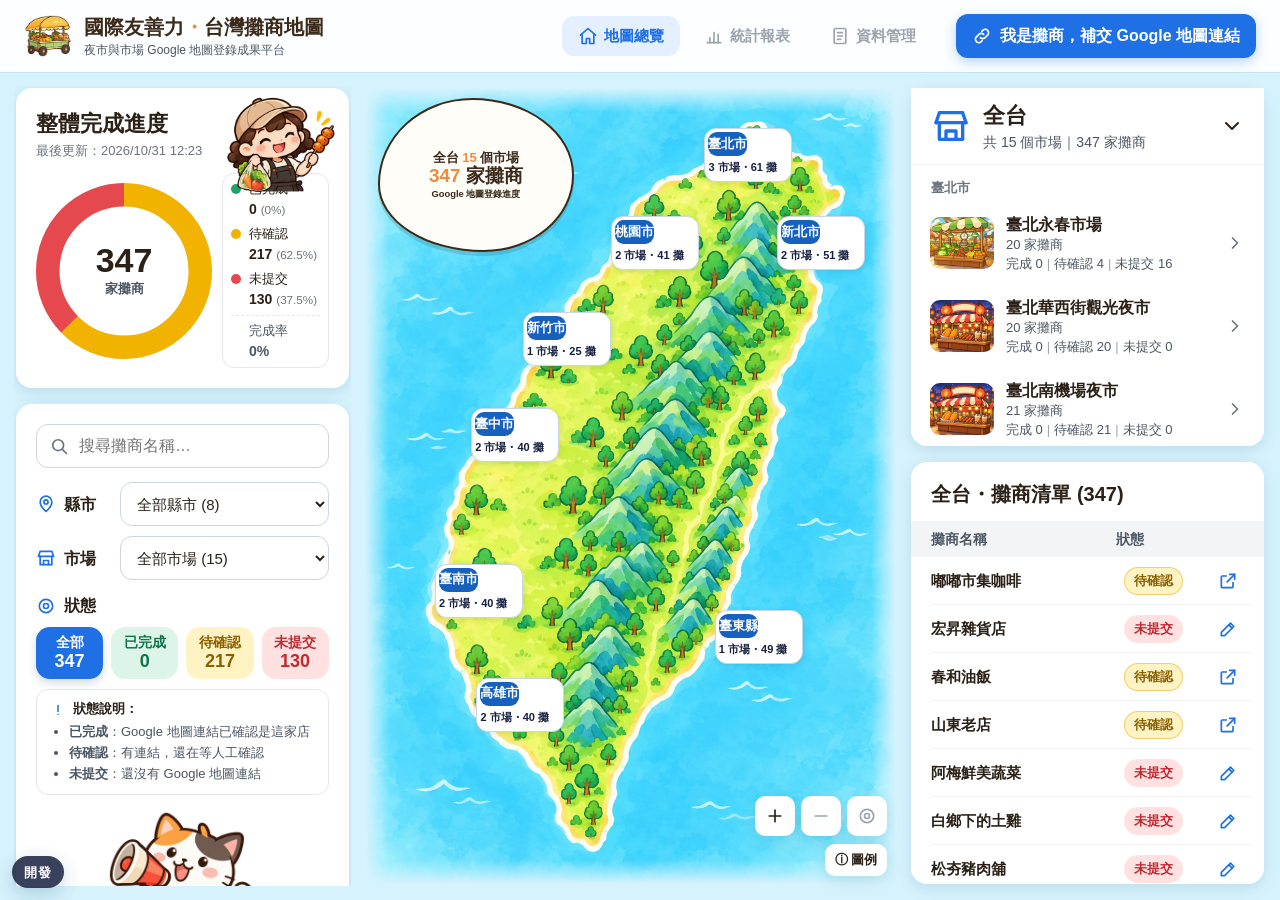
==== web/index.html @ dc69403f "任務 10 測試：資料快照、連動、網址檢查、邊界案例；修空市場和頁首補交按鈕 - Node 端 43 項（node --test "tests/*.test.mjs"）：正式資料快照 347（217／" ====
<!doctype html>
<html lang="zh-Hant-TW">
<head>
<meta charset="utf-8">
<meta name="viewport" content="width=device-width, initial-scale=1, viewport-fit=cover">
<title>國際友善力・台灣攤商地圖</title>
<meta name="description" content="夜市與市場 Google 地圖登錄成果平台">
<link rel="icon" href="assets/logo.webp">
<link rel="stylesheet" href="css/tokens.css">
<link rel="stylesheet" href="css/layout.css">
<link rel="stylesheet" href="css/components.css">
<script type="module" src="js/main.js"></script>
</head>
<body data-loading>
<a class="skip-link" href="#vendor-title">跳到攤商清單</a>

<header class="site-header">
  <a class="brand" href="./" aria-label="國際友善力・台灣攤商地圖 首頁">
    <img class="brand-logo" src="assets/logo.webp" alt="" width="48" height="48">
    <span class="brand-text">
      <span class="brand-title">國際友善力<span class="brand-dot">・</span>台灣攤商地圖</span>
      <span class="brand-sub">夜市與市場 Google 地圖登錄成果平台</span>
    </span>
  </a>
  <nav class="tabs" aria-label="分頁">
    <a class="tab" href="./" aria-current="page"><svg class="icon" aria-hidden="true"><use href="assets/icons.svg#home"/></svg>地圖總覽</a>
    <span class="tab" aria-disabled="true"><svg class="icon" aria-hidden="true"><use href="assets/icons.svg#chart"/></svg>統計報表</span>
    <span class="tab" aria-disabled="true"><svg class="icon" aria-hidden="true"><use href="assets/icons.svg#note"/></svg>資料管理</span>
  </nav>
  <a class="btn btn-primary submit-link" href="submit.html">
    <svg class="icon" aria-hidden="true"><use href="assets/icons.svg#link"/></svg>
    <span class="label-long">我是攤商，補交 Google 地圖連結</span>
    <span class="label-short">補交</span>
  </a>
</header>

<aside class="left">
  <section class="card progress-card" aria-labelledby="progress-title">
    <img class="progress-cat" src="assets/mascots/cat-camera.webp" alt="" aria-hidden="true" loading="lazy">
    <img class="progress-girl" src="assets/mascots/girl.webp" alt="" aria-hidden="true" loading="lazy">
    <h2 id="progress-title" class="progress-title">整體完成進度</h2>
    <p class="progress-updated"></p>
    <div class="progress-body">
      <div class="donut" aria-hidden="true">
        <svg viewBox="0 0 120 120"><g class="donut-segments" transform="rotate(-90 60 60)"></g></svg>
        <div class="donut-center"><b class="donut-value">—</b><span class="donut-unit"></span></div>
      </div>
      <ul class="progress-legend"></ul>
    </div>
  </section>

  <section class="county-cards" aria-labelledby="county-cards-title" hidden>
    <h2 id="county-cards-title" class="section-title" tabindex="-1">選擇縣市</h2>
    <div class="county-grid"></div>
  </section>

  <section class="card filter-panel" aria-label="篩選">
    <div class="filter-search">
      <label class="search-box">
        <svg class="icon" aria-hidden="true"><use href="assets/icons.svg#search"/></svg>
        <input id="search" type="search" placeholder="搜尋攤商名稱…" autocomplete="off" aria-label="搜尋攤商名稱">
      </label>
    </div>
    <div class="filter-selects">
      <label class="select-row">
        <span class="select-label"><svg class="icon" aria-hidden="true"><use href="assets/icons.svg#pin"/></svg>縣市</span>
        <select id="county-select"></select>
      </label>
      <label class="select-row">
        <span class="select-label"><svg class="icon" aria-hidden="true"><use href="assets/icons.svg#market"/></svg>市場</span>
        <select id="market-select"></select>
      </label>
    </div>
    <div class="filter-status">
      <p class="select-label" id="status-label"><svg class="icon" aria-hidden="true"><use href="assets/icons.svg#target"/></svg>狀態</p>
      <div class="status-buttons" role="radiogroup" aria-labelledby="status-label"></div>
      <div class="status-note">
        <button class="status-note-toggle" type="button" aria-expanded="false" aria-controls="status-note-list">
          <svg class="icon" aria-hidden="true"><use href="assets/icons.svg#alert"/></svg>狀態說明
        </button>
        <p class="status-note-title"><svg class="icon" aria-hidden="true"><use href="assets/icons.svg#alert"/></svg>狀態說明：</p>
        <ul id="status-note-list" class="status-note-list">
          <li><b>已完成</b>：Google 地圖連結已確認是這家店</li>
          <li><b>待確認</b>：有連結，還在等人工確認</li>
          <li><b>未提交</b>：還沒有 Google 地圖連結</li>
        </ul>
      </div>
    </div>
    <img class="megaphone-cat" src="assets/mascots/cat-megaphone.webp" alt="" aria-hidden="true" loading="lazy">
  </section>
</aside>

<main class="map" aria-label="縣市地圖"></main>

<aside class="right">
  <section class="card market-card" aria-labelledby="market-title">
    <div class="market-head">
      <button class="county-switch" type="button" aria-haspopup="listbox" aria-expanded="false" aria-controls="county-switch-list">
        <svg class="icon market-head-icon" aria-hidden="true"><use href="assets/icons.svg#market"/></svg>
        <span class="market-head-text">
          <span id="market-title" class="market-head-name">全台</span>
          <span class="market-head-sub"></span>
        </span>
        <svg class="icon chevron" aria-hidden="true"><use href="assets/icons.svg#chevron-down"/></svg>
      </button>
      <ul id="county-switch-list" class="county-switch-list" role="listbox" aria-label="切換縣市" tabindex="-1" hidden></ul>
      <h2 class="section-title market-title-l"></h2>
    </div>
    <button class="market-toggle" type="button" aria-expanded="false" aria-controls="market-list"></button>
    <div id="market-list" class="market-list"></div>
  </section>

  <section class="card vendor-card" aria-labelledby="vendor-title">
    <div class="vendor-filters"></div>
    <h2 id="vendor-title" class="vendor-title" tabindex="-1">攤商清單</h2>
    <div class="vendor-head" aria-hidden="true"><span>攤商名稱</span><span>狀態</span><span></span></div>
    <div class="vendor-scroll">
      <ul class="vendor-list"></ul>
      <div class="empty-state" hidden>
        <img src="assets/empty-state.webp" alt="" width="160" height="128">
        <p class="empty-text"></p>
        <button class="btn btn-secondary empty-action" type="button"></button>
      </div>
    </div>
  </section>
</aside>

<footer class="site-footer"></footer>

<button class="to-top" type="button" aria-label="回到頂端" hidden>
  <svg class="icon" aria-hidden="true"><use href="assets/icons.svg#chevron-down"/></svg>
</button>
<p class="sr-only" aria-live="polite" id="live"></p>
<p class="load-error" role="alert" hidden>資料載入失敗，請重新整理頁面。</p>
</body>
</html>
---- web/css/tokens.css ----
/* 色彩、字級、間距（來源：design/svg/atoms/color-tokens.svg、docs/COUNTY_LABELS.md） */
:root {
  --ink: #2B2118;
  --body: #4B5563;
  --muted: #6B7280;
  --placeholder: #9CA3AF;
  --line: #E5E7EB;
  --line-soft: #F0F1F3;
  --field: #F3F4F6;
  --card: #FFFFFF;
  --page: #D6F3FD;
  --primary: #1F6FE5;
  --primary-soft: #E4EFFF;
  --accent: #F08A3C;
  --navy: #172040;

  /* 狀態：主色／淺底／文字（SVG_COMPONENTS §2：綠、黃、紅） */
  --verified: #22A06B;
  --verified-soft: #DDF5E8;
  --verified-text: #12744A;
  --submitted: #F2B200;
  --submitted-soft: #FFF3C4;
  --submitted-text: #8A6100;
  --not-submitted: #E5484D;
  --not-submitted-soft: #FFE1E1;
  --not-submitted-text: #BF2B31;

  /* 縣市標籤 */
  --label-head: #1660BE;
  --label-line: #C9D6E6;
  --label-dim-bg: #E6EDF3;
  --label-dim-head: #A7B6C6;
  --label-dim-text: #6B7A8C;
  --ring: #F08A3C;

  --radius: 16px;
  --shadow: 0 4px 16px rgb(11 59 91 / 0.12);
  --shadow-strong: 0 6px 20px rgb(11 59 91 / 0.24);
  --gap: 16px;
  --tap: 36px;

  --font: "Noto Sans TC", "PingFang TC", "Microsoft JhengHei", "Heiti TC", sans-serif;
  color-scheme: light;
}

@media (pointer: coarse) {
  :root { --tap: 44px; }
}
---- web/css/layout.css ----
/* 版面：三欄版 D 和清單版 L（docs/RESPONSIVE_LAYOUT.md §1～§5） */

/* 預設 D 版；JS 讀 --layout 決定 body[data-layout]，不另寫一份 matchMedia */
:root { --layout: d; }
@media (max-width: 767px),
       (max-width: 1279px) and (orientation: portrait),
       (max-width: 1023px),
       (orientation: landscape) and (max-height: 559px) {
  :root { --layout: l; }
}

*, *::before, *::after { box-sizing: border-box; }
html { -webkit-text-size-adjust: 100%; }
body {
  margin: 0;
  font-family: var(--font);
  color: var(--ink);
  background: var(--page);
  line-height: 1.45;
}
[hidden] { display: none !important; }
img { max-width: 100%; }

/* ---------- D 版（桌機、平板橫向） ---------- */
body[data-layout="d"] {
  --hdr: 72px;
  --side-min: 620px;
  --map-h: calc(100dvh - var(--hdr) - 32px);        /* 頁首下 16 + 底部 16 */
  --map-w: min(calc(var(--map-h) * 2 / 3), calc(100vw - 64px - var(--side-min)));
  display: grid;
  height: 100dvh;
  overflow: hidden;
  grid-template-rows: var(--hdr) minmax(0, 1fr);
  grid-template-columns: minmax(300px, 420px) var(--map-w) minmax(320px, 424px);
  grid-template-areas: "hdr hdr hdr" "left map right";
  justify-content: center;
  column-gap: var(--gap);
  row-gap: var(--gap);
  padding: 0 16px 16px;
}
/* 平板橫向 1024～1279：D 緊湊 */
@media (max-width: 1279px) {
  body[data-layout="d"] {
    --hdr: 64px;
    --side-min: 580px;
    grid-template-columns: minmax(280px, 360px) var(--map-w) minmax(300px, 380px);
  }
}
body[data-layout="d"] .site-header { grid-area: hdr; margin: 0 -16px; }
body[data-layout="d"] aside.left {
  grid-area: left;
  min-height: 0;
  overflow-y: auto;
  display: flex;
  flex-direction: column;
  gap: var(--gap);
  padding: 2px;
  margin: -2px;
}
body[data-layout="d"] main.map {
  grid-area: map;
  align-self: start;
  width: var(--map-w);
  aspect-ratio: 2 / 3;
}
body[data-layout="d"] aside.right {
  grid-area: right;
  min-height: 0;
  display: flex;
  flex-direction: column;
  gap: var(--gap);
}
body[data-layout="d"] .market-card { flex: 0 1 auto; max-height: 45%; min-height: 0; }
body[data-layout="d"] .vendor-card { flex: 1 1 0; min-height: 0; }
body[data-layout="d"] .site-footer,
body[data-layout="d"] .to-top { display: none; }

/* ---------- L 版（手機、平板直向） ---------- */
body[data-layout="l"] { --hdr: 56px; }
@media (min-width: 768px) {
  body[data-layout="l"] { --hdr: 64px; }
}
body[data-layout="l"] main.map { display: none; }
body[data-layout="l"] aside.left,
body[data-layout="l"] aside.right,
body[data-layout="l"] .site-footer {
  max-width: 992px;
  margin: 0 auto;
  padding: 0 16px;
  display: flex;
  flex-direction: column;
  gap: var(--gap);
}
body[data-layout="l"] aside.left { padding-top: var(--gap); }
body[data-layout="l"] aside.right { padding-top: var(--gap); }
body[data-layout="l"] .site-footer { padding-top: 24px; padding-bottom: calc(24px + env(safe-area-inset-bottom)); align-items: center; }
body[data-layout="l"] .site-header { position: sticky; top: 0; z-index: 20; }
body[data-layout="l"] [id] { scroll-margin-top: calc(var(--hdr) + 16px); }

/* ---------- 頁首 ---------- */
.site-header {
  height: var(--hdr, 72px);
  display: flex;
  align-items: center;
  gap: 24px;
  padding: 0 24px;
  background: rgb(255 255 255 / 0.92);
  backdrop-filter: blur(6px);
  box-shadow: 0 1px 0 rgb(11 59 91 / 0.08);
}
.brand { display: flex; align-items: center; gap: 12px; color: inherit; text-decoration: none; min-width: 0; min-height: 44px; }
.brand-logo { width: 48px; height: 48px; object-fit: contain; flex: none; }
.brand-text { display: flex; flex-direction: column; min-width: 0; }
.brand-title { font-size: 20px; font-weight: 900; color: #3B2A1A; white-space: nowrap; }
.brand-dot { color: var(--accent); }
.brand-sub { font-size: 12px; color: var(--body); white-space: nowrap; }
.tabs { display: flex; gap: 8px; margin-left: auto; }
.tab {
  display: inline-flex; align-items: center; gap: 6px;
  height: 40px; padding: 0 16px; border-radius: 12px;
  font-weight: 700; font-size: 15px; color: var(--body); text-decoration: none;
}
.tab[aria-current="page"] { background: var(--primary-soft); color: var(--primary); }
.tab[aria-disabled="true"] { color: var(--placeholder); cursor: not-allowed; }
.submit-link { height: 44px; flex: none; white-space: nowrap; }
.submit-link .label-short { display: none; }

@media (max-width: 1279px) {
  body[data-layout="d"] .site-header { gap: 12px; padding: 0 16px; }
  body[data-layout="d"] .brand-logo { width: 40px; height: 40px; }
  body[data-layout="d"] .brand-title { font-size: 17px; }
  body[data-layout="d"] .tab { padding: 0 10px; font-size: 14px; }
  body[data-layout="d"] .submit-link { padding: 0 12px; gap: 6px; }
}

body[data-layout="l"] .site-header { padding: 0 16px; gap: 8px; }
body[data-layout="l"] .tabs { display: none; }
body[data-layout="l"] .brand-logo { width: 40px; height: 40px; }
body[data-layout="l"] .brand-title { font-size: 15px; }
body[data-layout="l"] .brand-sub { display: none; }
body[data-layout="l"] .submit-link { margin-left: auto; min-width: 72px; justify-content: center; padding: 0 12px; }
body[data-layout="l"] .submit-link .label-long { display: none; }
body[data-layout="l"] .submit-link .label-short { display: inline; }
body[data-layout="l"] .submit-link .icon { display: none; }
@media (min-width: 768px) {
  body[data-layout="l"] .brand-sub { display: block; }
  body[data-layout="l"] .brand-title { font-size: 17px; }
  body[data-layout="l"] .submit-link .icon { display: inline; }
  body[data-layout="l"] .submit-link .label-short { display: none; }
  body[data-layout="l"] .submit-link .label-long { display: inline; }
}
@media (max-width: 359px) {
  body[data-layout="l"] .brand-title { font-size: 13px; }
}
---- web/css/components.css ----
/* 元件：卡片、按鈕、進度卡、篩選、清單、縣市標籤、地圖 */

.icon { width: 20px; height: 20px; flex: none; fill: none; stroke: currentColor; }
.sr-only {
  position: absolute; width: 1px; height: 1px; overflow: hidden;
  clip: rect(0 0 0 0); white-space: nowrap; margin: -1px;
}
.skip-link {
  position: absolute; left: 16px; top: -60px; z-index: 50;
  padding: 10px 16px; border-radius: 10px; background: var(--primary); color: #fff; font-weight: 700;
}
.skip-link:focus { top: 8px; }
:focus-visible { outline: 3px solid var(--primary); outline-offset: 2px; }

.card {
  background: var(--card);
  border-radius: var(--radius);
  box-shadow: var(--shadow);
  padding: 20px;
  position: relative;
}
.section-title { margin: 0; font-size: 18px; font-weight: 800; }

.btn {
  display: inline-flex; align-items: center; gap: 8px;
  min-height: var(--tap); padding: 0 16px; border-radius: 12px; border: 0;
  font: inherit; font-weight: 700; cursor: pointer; text-decoration: none;
}
.btn-primary { background: var(--primary); color: #fff; box-shadow: 0 4px 12px rgb(31 111 229 / 0.3); }
.btn-primary:hover { background: #1760CC; }
.btn-secondary { background: var(--primary-soft); color: var(--primary); min-height: 44px; min-width: 128px; justify-content: center; }

/* ---------- 進度卡 ---------- */
.progress-title { margin: 0; font-size: 22px; font-weight: 900; padding-right: 120px; }
.progress-updated { margin: 2px 0 12px; color: var(--muted); font-size: 13px; padding-right: 120px; }
.progress-body { display: flex; align-items: center; gap: 16px; }
.donut { position: relative; width: 120px; height: 120px; flex: none; }
.donut svg { width: 100%; height: 100%; display: block; }
.donut circle { fill: none; stroke-width: 16; }
.donut-center { position: absolute; inset: 0; display: flex; flex-direction: column; align-items: center; justify-content: center; }
.donut-value { font-size: 26px; font-weight: 900; line-height: 1.1; }
.donut-unit { font-size: 13px; font-weight: 700; color: var(--body); }
.progress-legend { list-style: none; margin: 0; padding: 10px 12px; flex: 1; min-width: 0; border: 1px solid var(--line); border-radius: 12px; display: grid; gap: 6px; }
.progress-legend li { display: grid; grid-template-columns: 10px 1fr auto; align-items: center; gap: 8px; font-size: 13px; }
.progress-legend .dot { width: 10px; height: 10px; border-radius: 50%; }
.progress-legend b { font-size: 14px; }
.progress-legend small { color: var(--muted); font-weight: 400; }
.progress-legend .total { border-top: 1px dashed var(--line); padding-top: 6px; color: var(--body); }
/* 窄的左欄（D 緊湊 280px）：圓環縮小，圖例數字換到第二行 */
.progress-card { container-type: inline-size; }
@container (max-width: 340px) {
  body[data-layout="d"] .donut { width: 96px; height: 96px; }
  body[data-layout="d"] .donut-value { font-size: 20px; }
  body[data-layout="d"] .progress-body { gap: 10px; }
  body[data-layout="d"] .progress-legend { padding: 6px 8px; }
  body[data-layout="d"] .progress-legend li { grid-template-columns: 10px 1fr; row-gap: 0; }
  body[data-layout="d"] .progress-legend li b { grid-column: 2; }
}
.progress-girl, .progress-cat { position: absolute; right: 12px; top: 8px; pointer-events: none; }
.progress-girl { width: 112px; display: none; }
.progress-cat { width: 72px; display: none; }
@media (min-height: 900px) {
  body[data-layout="d"] .progress-girl { display: block; }
  body[data-layout="d"] .donut { width: 176px; height: 176px; }
  body[data-layout="d"] .donut-value { font-size: 34px; }
}
body[data-layout="d"] .progress-title,
body[data-layout="d"] .progress-updated { padding-right: 0; }
@media (min-height: 900px) {
  body[data-layout="d"] .progress-title,
  body[data-layout="d"] .progress-updated { padding-right: 112px; }
}
body[data-layout="l"] .progress-card { padding: 16px; }
body[data-layout="l"] .progress-cat { display: block; right: 8px; top: 4px; }
body[data-layout="l"] .progress-title { font-size: 16px; padding-right: 76px; }
body[data-layout="l"] .progress-updated { font-size: 12px; margin-bottom: 8px; padding-right: 76px; }
body[data-layout="l"] .donut { width: 96px; height: 96px; }
body[data-layout="l"] .donut-value { font-size: 20px; }
body[data-layout="l"] .progress-legend { padding: 6px 10px; gap: 4px; }
body[data-layout="l"] .progress-legend .total { display: none; }  /* 圓環中間已經是完成率 */
@media (min-width: 768px) {
  body[data-layout="l"] .progress-cat { width: 96px; }
  body[data-layout="l"] .progress-title,
  body[data-layout="l"] .progress-updated { padding-right: 100px; }
}

/* ---------- 篩選面板 ---------- */
.filter-panel { display: flex; flex-direction: column; gap: 14px; }
.search-box {
  display: flex; align-items: center; gap: 8px;
  height: 44px; padding: 0 12px; border-radius: 12px;
  border: 1.5px solid #C9D6E6; background: #fff; color: var(--muted);
}
.search-box:focus-within { border-color: var(--primary); }
.search-box input { flex: 1; min-width: 0; border: 0; outline: 0; font: inherit; font-size: 16px; color: var(--ink); background: transparent; height: 100%; }
.filter-selects { display: grid; gap: 10px; }
.select-row { display: grid; grid-template-columns: 76px 1fr; align-items: center; gap: 8px; }
.select-label { display: flex; align-items: center; gap: 8px; margin: 0; font-weight: 800; font-size: 16px; }
.select-label .icon { color: var(--primary); }
.select-row select {
  height: 44px; padding: 0 12px; border-radius: 12px; border: 1.5px solid #C9D6E6; background: #fff;
  font: inherit; font-size: 15px; color: var(--ink); min-width: 0;
}
.filter-status { display: grid; gap: 10px; }
.status-buttons { display: grid; grid-template-columns: repeat(4, 1fr); gap: 8px; }
.status-btn {
  min-height: 52px; border: 2px solid transparent; border-radius: 14px; cursor: pointer;
  font: inherit; font-size: 14px; font-weight: 800; line-height: 1.2;
  display: flex; flex-direction: column; align-items: center; justify-content: center; padding: 4px 2px;
}
.status-btn b { font-size: 18px; }
.status-btn[data-status="all"] { background: var(--primary-soft); color: var(--primary); }
.status-btn[data-status="verified"] { background: var(--verified-soft); color: var(--verified-text); }
.status-btn[data-status="submitted"] { background: var(--submitted-soft); color: var(--submitted-text); }
.status-btn[data-status="not_submitted"] { background: var(--not-submitted-soft); color: var(--not-submitted-text); }
.status-btn[aria-checked="true"] { color: #fff; box-shadow: 0 4px 10px rgb(11 59 91 / 0.18); }
.status-btn[data-status="all"][aria-checked="true"] { background: var(--primary); }
.status-btn[data-status="verified"][aria-checked="true"] { background: var(--verified); }
.status-btn[data-status="submitted"][aria-checked="true"] { background: #C98F00; }
.status-btn[data-status="not_submitted"][aria-checked="true"] { background: var(--not-submitted); }
.status-note { border: 1px solid var(--line); border-radius: 12px; padding: 10px 12px; font-size: 13px; color: var(--body); }
.status-note-title { display: flex; align-items: center; gap: 6px; margin: 0 0 4px; font-weight: 800; color: var(--ink); }
.status-note-title .icon, .status-note-toggle .icon { width: 18px; height: 18px; color: var(--primary); }
.status-note-list { margin: 0; padding-left: 20px; display: grid; gap: 2px; }
.status-note-toggle { display: none; }
.megaphone-cat { width: 150px; align-self: center; display: none; }
@media (min-height: 900px) {
  body[data-layout="d"] .megaphone-cat { display: block; }
}
body[data-layout="l"] .filter-panel { display: none; }
body[data-layout="l"] .site-footer .megaphone-cat { display: block; width: 80px; }

/* L 版：搜尋和狀態按鈕搬到攤商清單上面 */
body[data-layout="l"] .vendor-filters { display: grid; gap: 12px; margin-bottom: 16px; }
body[data-layout="l"] .status-note { border: 0; padding: 0; }
body[data-layout="l"] .status-note-title { display: none; }
body[data-layout="l"] .status-note-toggle {
  display: flex; align-items: center; gap: 6px; width: 100%; min-height: 44px;
  border: 1px solid var(--line); border-radius: 12px; background: #fff; padding: 0 12px;
  font: inherit; font-weight: 700; color: var(--ink); cursor: pointer;
}
body[data-layout="l"] .status-note:not([data-open]) .status-note-list { display: none; }
body[data-layout="l"] .status-note-list { padding: 8px 12px 0 28px; }
body[data-layout="l"] .filter-status > .select-label { display: none; }

/* ---------- 市場清單卡 ---------- */
.market-card { display: flex; flex-direction: column; padding: 0; z-index: 5; }
.market-card .market-list { border-radius: 0 0 var(--radius) var(--radius); }
.market-head { position: relative; flex: none; }
.county-switch {
  display: flex; align-items: center; gap: 12px; width: 100%; min-height: 72px;
  padding: 12px 20px; border: 0; background: #fff; cursor: pointer; text-align: left; font: inherit; color: inherit;
  border-bottom: 1px solid var(--line-soft);
}
.market-head-icon { width: 40px; height: 40px; color: var(--primary); stroke-width: 1.6; }
.market-head-text { display: flex; flex-direction: column; flex: 1; min-width: 0; }
.market-head-name { font-size: 22px; font-weight: 900; }
.market-head-sub { font-size: 14px; color: var(--body); }
.county-switch .chevron { width: 24px; height: 24px; transition: transform .15s; }
.county-switch[aria-expanded="true"] .chevron { transform: rotate(180deg); }
.county-switch-list {
  position: absolute; top: calc(100% - 4px); right: 12px; z-index: 30; width: 220px;
  list-style: none; margin: 0; padding: 6px; background: #fff; border-radius: 12px; box-shadow: var(--shadow-strong);
  max-height: 360px; overflow-y: auto;
}
.county-switch-list li {
  display: flex; align-items: center; justify-content: space-between;
  min-height: 40px; padding: 0 12px; border-radius: 8px; cursor: pointer; font-weight: 700;
}
.county-switch-list li[aria-selected="true"]::after { content: "✓"; color: var(--primary); }
.county-switch-list li.active, .county-switch-list li:hover { background: var(--primary-soft); }
.market-title-l { display: none; }
.market-toggle { display: none; }
.market-list { overflow-y: auto; padding: 8px; display: flex; flex-direction: column; gap: 4px; }
.market-list > * { flex: none; }
.market-group { margin: 6px 12px 2px; font-size: 13px; font-weight: 800; color: var(--muted); }
.market-row {
  display: grid; grid-template-columns: 64px 1fr 20px; align-items: center; gap: 12px;
  min-height: 72px; padding: 8px 10px; border-radius: 12px; border: 1.5px solid transparent;
  background: #fff; cursor: pointer; text-align: left; font: inherit; color: inherit; width: 100%;
}
.market-row:hover { background: #F5F9FF; }
.market-row[aria-current="true"] { background: var(--primary-soft); border-color: #B9D3FB; }
.market-thumb { width: 64px; height: 52px; border-radius: 10px; object-fit: cover; background: var(--field); }
.market-info { display: flex; flex-direction: column; min-width: 0; }
.market-name { font-weight: 800; font-size: 16px; }
.market-meta { font-size: 13px; color: var(--body); }
.market-meta .sep { color: var(--placeholder); margin: 0 4px; }
.market-card { container-type: inline-size; }
@container (max-width: 340px) {
  .market-meta { font-size: 12px; }
  .market-meta .sep { margin: 0 2px; }
}
.market-row .icon { color: var(--muted); }
.market-row-all { grid-template-columns: 1fr 20px; min-height: 48px; }

body[data-layout="l"] .market-card { padding: 0; overflow: visible; background: none; box-shadow: none; }
body[data-layout="l"] .county-switch,
body[data-layout="l"] .county-switch-list { display: none; }
body[data-layout="l"] .market-title-l { display: block; margin-bottom: 8px; }
body[data-layout="l"] .market-toggle {
  display: flex; align-items: center; gap: 8px; width: 100%; min-height: 48px; padding: 0 12px;
  border: 1px dashed #B9D3FB; border-radius: 12px; background: #F5F9FF; color: var(--primary);
  font: inherit; font-weight: 700; cursor: pointer; text-align: left;
}
body[data-layout="l"] .market-toggle[hidden] { display: none; }
body[data-layout="l"] .market-toggle .hint { color: var(--body); font-weight: 400; font-size: 13px; flex: 1; }
body[data-layout="l"] .market-list { padding: 8px; overflow: visible; margin-top: 8px; background: #fff; border-radius: var(--radius); box-shadow: var(--shadow); }
body[data-layout="l"] .market-row { grid-template-columns: 48px 1fr 20px; min-height: 68px; }
body[data-layout="l"] .market-row-all { grid-template-columns: 1fr 20px; min-height: 48px; }
body[data-layout="l"] .market-thumb { width: 48px; height: 48px; }
.market-row .check { color: var(--primary); font-weight: 900; }

/* ---------- 攤商清單 ---------- */
.vendor-card { display: flex; flex-direction: column; padding: 0; overflow: hidden; }
.vendor-title { margin: 0; padding: 18px 20px 12px; font-size: 20px; font-weight: 900; flex: none; }
.vendor-title:focus { outline: none; }
.vendor-title:focus-visible { outline: 3px solid var(--primary); outline-offset: -3px; }
.vendor-head, .vendor-row { display: grid; grid-template-columns: 1fr 76px 44px; align-items: center; gap: 8px; }
.vendor-head { flex: none; padding: 8px 20px; background: var(--field); font-size: 14px; font-weight: 800; color: var(--body); }
.vendor-scroll { flex: 1; min-height: 0; overflow-y: auto; }
.vendor-list { list-style: none; margin: 0; padding: 0 12px 12px 20px; }
.vendor-row { min-height: 48px; border-bottom: 1px solid var(--line-soft); }
.vendor-name { font-weight: 700; font-size: 15px; overflow-wrap: anywhere; padding: 6px 0; }
.badge {
  display: inline-flex; justify-content: center; align-items: center; height: 28px; border-radius: 999px;
  font-size: 13px; font-weight: 800; padding: 0 10px; white-space: nowrap;
}
.badge[data-status="verified"] { background: var(--verified); color: #fff; }
.badge[data-status="submitted"] { background: var(--submitted-soft); color: var(--submitted-text); box-shadow: inset 0 0 0 1px #F2D16B; }
.badge[data-status="not_submitted"] { background: var(--not-submitted-soft); color: var(--not-submitted-text); }
.vendor-action {
  display: inline-flex; align-items: center; justify-content: center; width: 40px; height: 40px;
  border-radius: 10px; color: var(--primary);
}
.vendor-action:hover { background: var(--primary-soft); }
.empty-state { text-align: center; padding: 24px 16px 32px; color: var(--body); }
.empty-state img { width: 160px; height: auto; }
.empty-text { margin: 8px 0 14px; font-weight: 700; }
.vendor-card.is-empty .vendor-head { display: none; }

body[data-layout="l"] .vendor-card { padding: 16px; overflow: visible; }
body[data-layout="l"] .vendor-title { padding: 0 0 8px; font-size: 18px; }
body[data-layout="l"] .vendor-head { display: none; }
body[data-layout="l"] .vendor-scroll { overflow: visible; }
body[data-layout="l"] .vendor-list { padding: 0; }
body[data-layout="l"] .vendor-row { min-height: 56px; grid-template-columns: 1fr auto 44px; }
body[data-layout="l"] .vendor-action { width: 44px; height: 44px; }

.to-top {
  position: fixed; right: 16px; bottom: calc(16px + env(safe-area-inset-bottom)); z-index: 25;
  width: 44px; height: 44px; border-radius: 50%; border: 0; background: var(--primary); color: #fff;
  box-shadow: var(--shadow-strong); display: flex; align-items: center; justify-content: center; cursor: pointer;
}
.to-top .icon { transform: rotate(180deg); }

/* ---------- 縣市卡片（L 版）和地圖標籤共用的卡片外觀 ---------- */
.county-grid { display: grid; grid-template-columns: repeat(3, 1fr); gap: 8px; margin-top: 8px; container-type: inline-size; }
@container (min-width: 856px) {
  .county-grid { grid-template-columns: repeat(9, 1fr); }
}
.county-tile, .county-label {
  display: flex; flex-direction: column; padding: 4px; border-radius: 12px;
  background: #fff; border: 1px solid var(--label-line); box-shadow: 0 2px 6px rgb(11 59 91 / 0.12);
  font: inherit; color: var(--navy); cursor: pointer; text-align: center;
}
.county-tile { min-height: 80px; padding: 3px; }
.tile-head, .label-head {
  display: flex; align-items: center; justify-content: center; gap: 4px;
  background: var(--label-head); color: #fff; border-radius: 9px; font-weight: 800; white-space: nowrap;
}
.tile-head { min-height: 28px; font-size: 14px; border-radius: 9px; }
.tile-body, .label-body { flex: 1; display: flex; flex-direction: column; justify-content: center; font-weight: 800; line-height: 1.3; }
.tile-body { font-size: 12px; padding: 2px 0; }
.county-tile[aria-pressed="true"] { box-shadow: 0 0 0 3px var(--ring), 0 2px 6px rgb(11 59 91 / 0.12); }
.county-tile:hover { box-shadow: var(--shadow-strong); }

/* ---------- 地圖 ---------- */
main.map { position: relative; user-select: none; -webkit-user-select: none; }
.map-viewport { position: absolute; inset: 0; overflow: hidden; touch-action: none; cursor: grab; }
.map-viewport.dragging { cursor: grabbing; }
.map-plane { position: absolute; inset: 0; transform-origin: 0 0; will-change: transform; }
.layer-base, .layer-future { position: absolute; inset: 0; width: 100%; height: 100%; display: block; }
.layer-base {
  /* 地圖框四邊 24px 淡出到頁面底色；只套在底圖層（RESPONSIVE_LAYOUT §2.2）。
     遮罩對齊目前看得到的範圍，map.js 依縮放設定 --mx/--my/--mw/--mh/--mf，放大後邊緣仍是 24px */
  --fade-x: linear-gradient(to right, transparent, #000 var(--mf, 24px), #000 calc(100% - var(--mf, 24px)), transparent);
  --fade-y: linear-gradient(to bottom, transparent, #000 var(--mf, 24px), #000 calc(100% - var(--mf, 24px)), transparent);
  -webkit-mask-image: var(--fade-x), var(--fade-y);
  -webkit-mask-composite: source-in;
  mask-image: var(--fade-x), var(--fade-y);
  mask-composite: intersect;
  mask-repeat: no-repeat;
  mask-size: var(--mw, 100%) var(--mh, 100%);
  mask-position: var(--mx, 0) var(--my, 0);
}
.layer-future { pointer-events: none; }
.layer-labels { position: absolute; inset: 0; pointer-events: none; }

.county-label {
  position: absolute; pointer-events: auto; z-index: 1;
  transform: translate(-50%, -50%) scale(var(--inv, 1));
  width: 136px; height: 92px;
  transition: box-shadow .12s, border-color .12s;
}
.county-label:hover { box-shadow: var(--shadow-strong); border-color: #8FB0DA; }
.county-label:focus-visible { outline: 3px solid var(--primary); outline-offset: 0; z-index: 3; }
.county-label[aria-pressed="true"] { z-index: 2; box-shadow: 0 0 0 3px var(--ring), var(--shadow-strong); }
.label-head { height: 34px; font-size: 18px; flex: none; }
.label-head svg { width: 22px; height: 22px; }
.label-body { font-size: 15px; }
.label-compact { display: none; }
.layer-labels[data-size="compact"] .county-label { width: 88px; height: 54px; padding: 3px; }
.layer-labels[data-size="compact"] .label-head { height: 24px; font-size: 13px; }
.layer-labels[data-size="compact"] .label-head svg,
.layer-labels[data-size="compact"] .label-full { display: none; }
.layer-labels[data-size="compact"] .label-compact { display: block; font-size: 11px; }
.county-label.dim { background: var(--label-dim-bg); border-color: #D3DCE6; color: var(--label-dim-text); box-shadow: none; }
.county-label.dim .label-head { background: var(--label-dim-head); }

/* 疊加物：固定在地圖框上，不隨縮放（LAYER_ARCHITECTURE §2 第 4 層） */
.map-overlay { position: absolute; inset: 0; pointer-events: none; }
.map-overlay > * { pointer-events: auto; }
.overlay-headline {
  position: absolute; left: 0; top: 0; width: 41.02%; height: 26.04%;
  container-type: size; pointer-events: none; transition: opacity .2s;
}
.headline-bubble {
  position: absolute; left: 6%; top: 5%; width: 90%; height: 74%;
  background: #FFFDF8; border: 2px solid #3B2A1A; border-radius: 48% 52% 46% 54% / 56% 50% 50% 44%;
  display: flex; flex-direction: column; align-items: center; justify-content: center;
  font-size: clamp(11px, 7cqw, 28px); font-weight: 900; color: #3B2A1A; line-height: 1.15; text-align: center;
  box-shadow: 0 4px 0 rgb(59 42 26 / 0.15);
}
.headline-bubble .big { font-size: 1.45em; color: #3B2A1A; }
.headline-bubble .num { color: var(--accent); }
.headline-bubble .small { font-size: .72em; margin-top: .2em; }
.overlay-cat {
  position: absolute; left: 0; top: 0; width: 24.41%; height: 36.46%;
  pointer-events: none; transition: opacity .2s;
}
.overlay-cat img { position: absolute; left: 4%; bottom: 0; width: 92%; height: auto; }
main.map[data-tier="md"] .overlay-cat { display: none; }
main.map[data-tier="md"] .headline-bubble { font-size: clamp(10px, 6cqw, 20px); }
main.map[data-tier="sm"] .overlay-headline { display: none; }
main.map[data-tier="sm"] .overlay-cat { width: 64px; height: 64px; left: 6px; top: 6px; }
main.map[data-tier="sm"] .overlay-cat img { width: 64px; left: 0; }
main.map.zoomed .overlay-headline,
main.map.zoomed .overlay-cat { opacity: 0; }

.overlay-controls {
  position: absolute; left: 58.59%; top: 81.38%; right: 0; bottom: 0;
  display: flex; flex-direction: column; align-items: flex-end; justify-content: flex-end; gap: 8px; padding: 8px;
  pointer-events: none;
}
.overlay-controls > * { pointer-events: auto; }
.zoom-buttons { display: flex; gap: 6px; }
.zoom-btn {
  width: var(--tap); height: var(--tap); min-width: 40px; min-height: 40px; border-radius: 10px; border: 0;
  background: #fff; color: var(--ink); box-shadow: var(--shadow); cursor: pointer;
  display: flex; align-items: center; justify-content: center;
}
.zoom-btn:disabled { color: var(--placeholder); cursor: default; }
.legend {
  width: 190px; background: rgb(255 255 255 / 0.95); border-radius: 12px; box-shadow: var(--shadow);
  padding: 8px 12px; font-size: 12px; color: var(--body);
}
.legend p { margin: 0 0 4px; font-weight: 800; color: var(--ink); }
.legend ul { list-style: none; margin: 0; padding: 0; display: grid; gap: 4px; }
.legend li { display: flex; align-items: center; gap: 6px; }
.legend .swatch { width: 14px; height: 14px; border-radius: 4px; background: var(--label-head); flex: none; }
.legend .swatch.off { background: #fff; border: 1.5px solid #C9D6E6; }
.legend-toggle { display: none; }
main.map:not([data-tier="lg"]) .legend-toggle {
  display: inline-flex; align-items: center; gap: 4px; height: 32px; padding: 0 10px; border: 0; border-radius: 10px;
  background: #fff; box-shadow: var(--shadow); font: inherit; font-size: 13px; font-weight: 700; color: var(--ink); cursor: pointer;
}
main.map:not([data-tier="lg"]) .legend:not(.open) { display: none; }
main.map:not([data-tier="lg"]) .legend { position: absolute; right: 8px; bottom: 48px; }

/* ---------- 載入中、錯誤 ---------- */
body[data-loading] .vendor-list::before,
body[data-loading] .market-list::before {
  content: ""; display: block; height: 200px; margin: 12px 0; border-radius: 12px;
  background: linear-gradient(90deg, var(--field) 25%, #fafafa 50%, var(--field) 75%) 0 0 / 200% 100%;
  animation: shimmer 1.2s infinite linear;
}
@keyframes shimmer { to { background-position: -200% 0; } }
.load-error { position: fixed; left: 50%; top: 96px; transform: translateX(-50%); z-index: 40; background: #fff; color: var(--not-submitted-text); padding: 12px 20px; border-radius: 12px; box-shadow: var(--shadow-strong); font-weight: 700; }

@media (prefers-reduced-motion: reduce) {
  *, *::before, *::after { transition: none !important; animation: none !important; scroll-behavior: auto !important; }
}
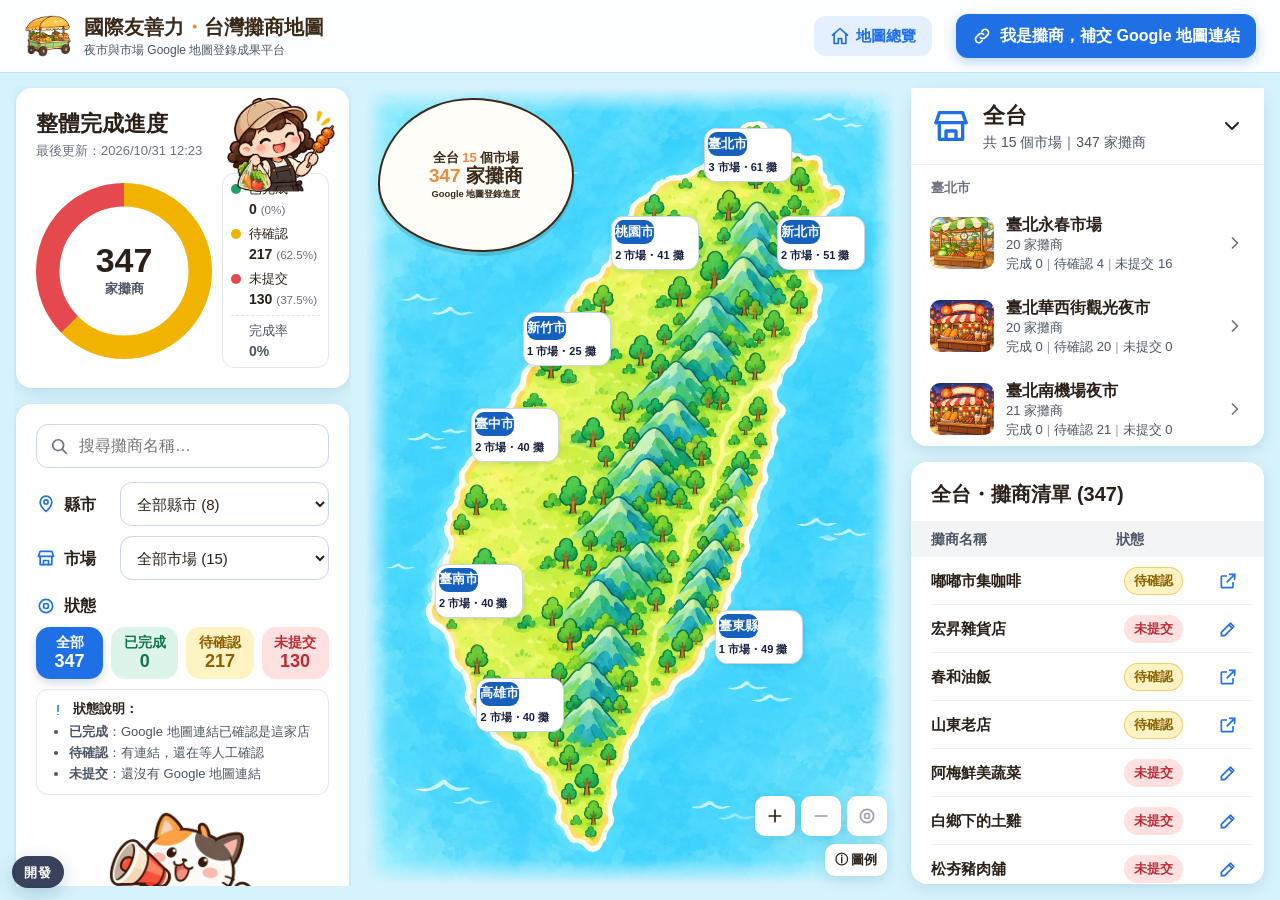
==== commit 41240dc1: "頁首先拿掉「統計報表」「資料管理」分頁，之後要做再加回 - 兩個分頁原本是停用狀態，沒有畫面也沒有規格，先從頁首移除，只留「地圖總覽」 - PLAN §7 未來擴充記下這兩頁；資料管理可參考舊的管理版" ====
--- a/web/index.html
+++ b/web/index.html
@@ -24,8 +24,6 @@
   </a>
   <nav class="tabs" aria-label="分頁">
     <a class="tab" href="./" aria-current="page"><svg class="icon" aria-hidden="true"><use href="assets/icons.svg#home"/></svg>地圖總覽</a>
-    <span class="tab" aria-disabled="true"><svg class="icon" aria-hidden="true"><use href="assets/icons.svg#chart"/></svg>統計報表</span>
-    <span class="tab" aria-disabled="true"><svg class="icon" aria-hidden="true"><use href="assets/icons.svg#note"/></svg>資料管理</span>
   </nav>
   <a class="btn btn-primary submit-link" href="submit.html">
     <svg class="icon" aria-hidden="true"><use href="assets/icons.svg#link"/></svg>
--- a/web/css/layout.css
+++ b/web/css/layout.css
@@ -121,7 +121,6 @@
   font-weight: 700; font-size: 15px; color: var(--body); text-decoration: none;
 }
 .tab[aria-current="page"] { background: var(--primary-soft); color: var(--primary); }
-.tab[aria-disabled="true"] { color: var(--placeholder); cursor: not-allowed; }
 .submit-link { height: 44px; flex: none; white-space: nowrap; }
 .submit-link .label-short { display: none; }
 
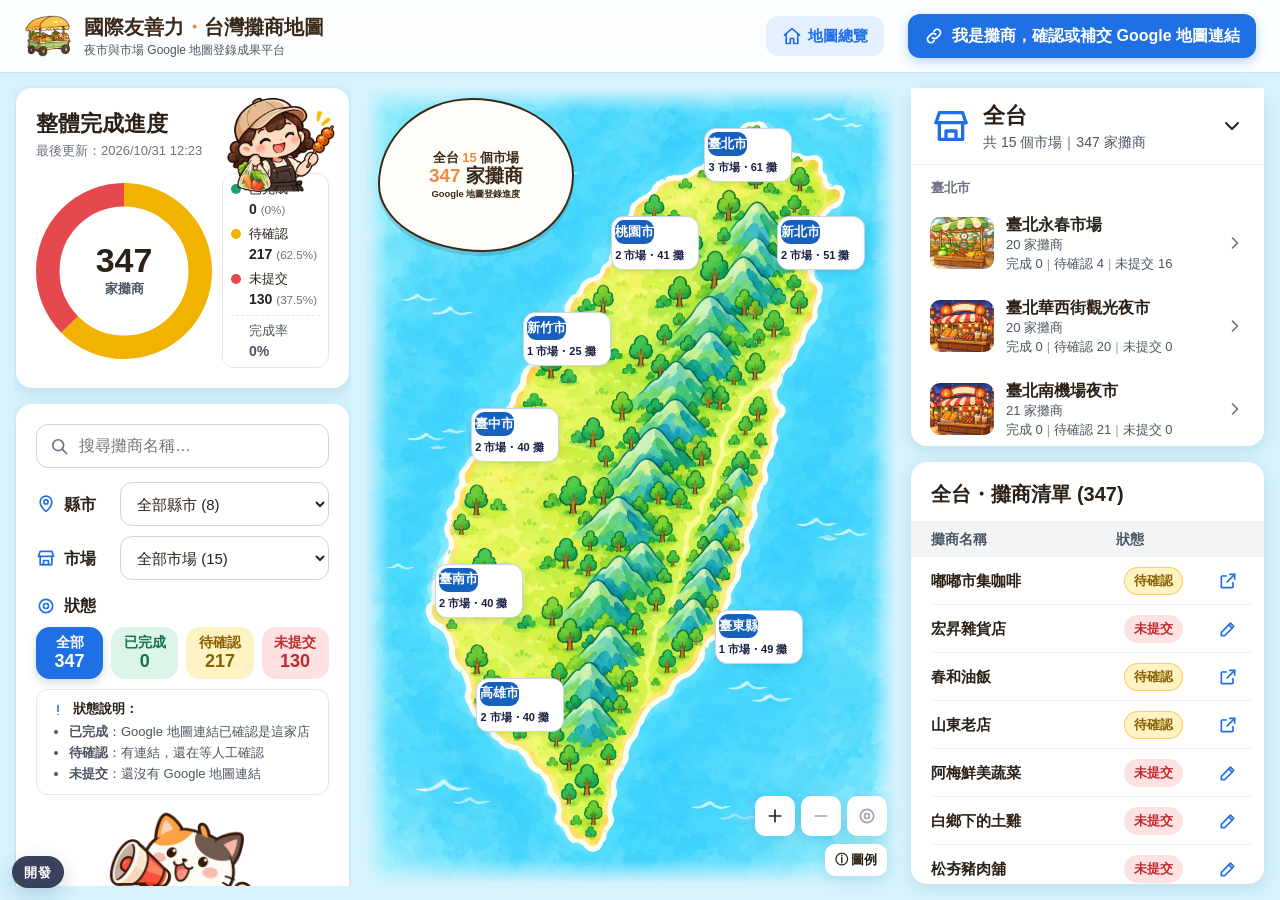
==== commit dfaaaaf3: "頁首按鈕改成「確認或補交」：桌機和平板用長版，手機用「確認或補交連結」 - 待確認的攤商主要是確認現有連結，按鈕文字加上「確認」 - 桌機和平板直向：「我是攤商，確認或補交 Google 地圖連結」，" ====
--- a/web/index.html
+++ b/web/index.html
@@ -18,7 +18,7 @@
   <a class="brand" href="./" aria-label="國際友善力・台灣攤商地圖 首頁">
     <img class="brand-logo" src="assets/logo.webp" alt="" width="48" height="48">
     <span class="brand-text">
-      <span class="brand-title">國際友善力<span class="brand-dot">・</span>台灣攤商地圖</span>
+      <span class="brand-title"><span class="brand-line">國際友善力<span class="brand-dot">・</span></span><span class="brand-line">台灣攤商地圖</span></span>
       <span class="brand-sub">夜市與市場 Google 地圖登錄成果平台</span>
     </span>
   </a>
@@ -27,8 +27,8 @@
   </nav>
   <a class="btn btn-primary submit-link" href="submit.html">
     <svg class="icon" aria-hidden="true"><use href="assets/icons.svg#link"/></svg>
-    <span class="label-long">我是攤商，補交 Google 地圖連結</span>
-    <span class="label-short">補交</span>
+    <span class="label-long">我是攤商，確認或補交 Google 地圖連結</span>
+    <span class="label-short">確認或補交連結</span>
   </a>
 </header>
 
--- a/web/css/layout.css
+++ b/web/css/layout.css
@@ -138,6 +138,12 @@
 body[data-layout="l"] .brand-title { font-size: 15px; }
 body[data-layout="l"] .brand-sub { display: none; }
 body[data-layout="l"] .submit-link { margin-left: auto; min-width: 72px; justify-content: center; padding: 0 12px; }
+/* 手機：按鈕是「確認或補交連結」，標題放不下一行，在「・」後面換行 */
+@media (max-width: 767px) {
+  body[data-layout="l"] .brand-title { white-space: normal; line-height: 1.2; }
+  body[data-layout="l"] .brand-line { display: inline-block; white-space: nowrap; }
+  body[data-layout="l"] .submit-link { padding: 0 10px; font-size: 14px; }
+}
 body[data-layout="l"] .submit-link .label-long { display: none; }
 body[data-layout="l"] .submit-link .label-short { display: inline; }
 body[data-layout="l"] .submit-link .icon { display: none; }
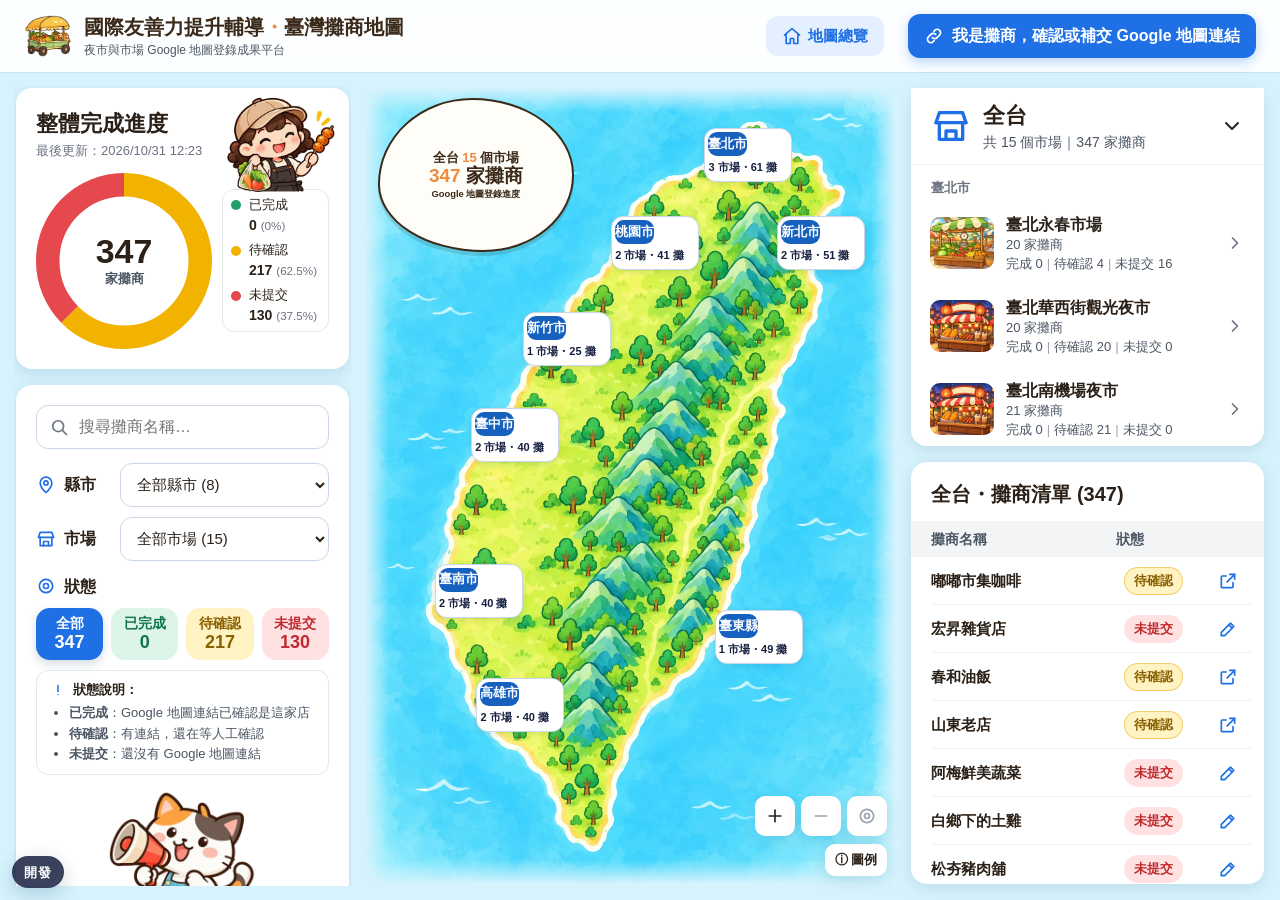
==== commit aa4abc00: "網頁標題改為「國際友善力提升輔導・臺灣攤商地圖」 - 總覽頁和補交頁的頁首標題、分頁標題、首頁連結的 aria-label 都改名 - 總覽頁寬度 < 360px：第一行放不下，在「國際友善力」後面再" ====
--- a/web/index.html
+++ b/web/index.html
@@ -3,7 +3,7 @@
 <head>
 <meta charset="utf-8">
 <meta name="viewport" content="width=device-width, initial-scale=1, viewport-fit=cover">
-<title>國際友善力・台灣攤商地圖</title>
+<title>國際友善力提升輔導・臺灣攤商地圖</title>
 <meta name="description" content="夜市與市場 Google 地圖登錄成果平台">
 <link rel="icon" href="assets/logo.webp">
 <link rel="stylesheet" href="css/tokens.css">
@@ -15,10 +15,10 @@
 <a class="skip-link" href="#vendor-title">跳到攤商清單</a>
 
 <header class="site-header">
-  <a class="brand" href="./" aria-label="國際友善力・台灣攤商地圖 首頁">
+  <a class="brand" href="./" aria-label="國際友善力提升輔導・臺灣攤商地圖 首頁">
     <img class="brand-logo" src="assets/logo.webp" alt="" width="48" height="48">
     <span class="brand-text">
-      <span class="brand-title"><span class="brand-line">國際友善力<span class="brand-dot">・</span></span><span class="brand-line">台灣攤商地圖</span></span>
+      <span class="brand-title"><span class="brand-line">國際友善力<wbr>提升輔導<span class="brand-dot">・</span></span><span class="brand-line">臺灣攤商地圖</span></span>
       <span class="brand-sub">夜市與市場 Google 地圖登錄成果平台</span>
     </span>
   </a>
--- a/web/css/layout.css
+++ b/web/css/layout.css
@@ -156,4 +156,6 @@
 }
 @media (max-width: 359px) {
   body[data-layout="l"] .brand-title { font-size: 13px; }
+  /* 「國際友善力提升輔導・」一行放不下：只在「國際友善力」後面（<wbr>）再換一行，不要被切掉或斷在字中間 */
+  body[data-layout="l"] .brand-line { white-space: normal; word-break: keep-all; }
 }
--- a/web/css/components.css
+++ b/web/css/components.css
@@ -45,7 +45,6 @@
 .progress-legend .dot { width: 10px; height: 10px; border-radius: 50%; }
 .progress-legend b { font-size: 14px; }
 .progress-legend small { color: var(--muted); font-weight: 400; }
-.progress-legend .total { border-top: 1px dashed var(--line); padding-top: 6px; color: var(--body); }
 /* 窄的左欄（D 緊湊 280px）：圓環縮小，圖例數字換到第二行 */
 .progress-card { container-type: inline-size; }
 @container (max-width: 340px) {
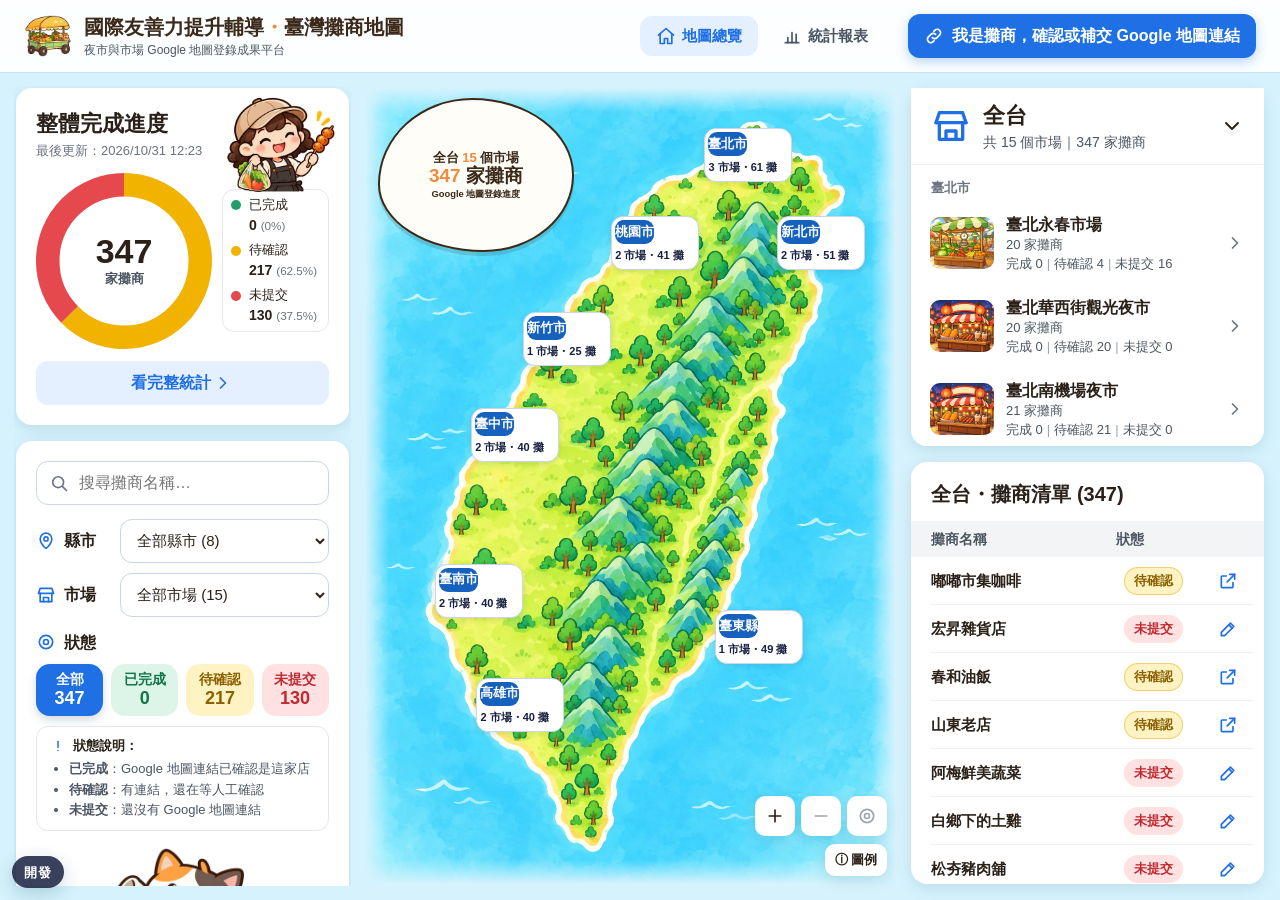
==== commit 911ab65e: "統計報表頁網頁實作與頁首分頁（PLAN 任務 16） - 新增 web/stats.html、stats.css、stats.js、stats-calc.js（純計算，只讀 markets.json）" ====
--- a/web/index.html
+++ b/web/index.html
@@ -24,11 +24,12 @@
   </a>
   <nav class="tabs" aria-label="分頁">
     <a class="tab" href="./" aria-current="page"><svg class="icon" aria-hidden="true"><use href="assets/icons.svg#home"/></svg>地圖總覽</a>
+    <a class="tab" href="stats.html"><svg class="icon" aria-hidden="true"><use href="assets/icons.svg#chart"/></svg>統計報表</a>
   </nav>
   <a class="btn btn-primary submit-link" href="submit.html">
     <svg class="icon" aria-hidden="true"><use href="assets/icons.svg#link"/></svg>
     <span class="label-long">我是攤商，確認或補交 Google 地圖連結</span>
-    <span class="label-short">確認或補交連結</span>
+    <span class="label-short">確認連結</span>
   </a>
 </header>
 
@@ -45,6 +46,7 @@
       </div>
       <ul class="progress-legend"></ul>
     </div>
+    <a class="progress-more" href="stats.html">看完整統計<svg class="icon" aria-hidden="true"><use href="assets/icons.svg#chevron-right"/></svg></a>
   </section>
 
   <section class="county-cards" aria-labelledby="county-cards-title" hidden>
--- a/web/css/layout.css
+++ b/web/css/layout.css
@@ -95,7 +95,8 @@
 body[data-layout="l"] aside.right { padding-top: var(--gap); }
 body[data-layout="l"] .site-footer { padding-top: 24px; padding-bottom: calc(24px + env(safe-area-inset-bottom)); align-items: center; }
 body[data-layout="l"] .site-header { position: sticky; top: 0; z-index: 20; }
-body[data-layout="l"] [id] { scroll-margin-top: calc(var(--hdr) + 16px); }
+body[data-layout="l"] { --tabs-h: 48px; }
+body[data-layout="l"] [id] { scroll-margin-top: calc(var(--hdr) + var(--tabs-h) + 16px); }
 
 /* ---------- 頁首 ---------- */
 .site-header {
@@ -132,13 +133,25 @@
   body[data-layout="d"] .submit-link { padding: 0 12px; gap: 6px; }
 }
 
-body[data-layout="l"] .site-header { padding: 0 16px; gap: 8px; }
-body[data-layout="l"] .tabs { display: none; }
+/* 手機的字體設定放大時，標題可能換成三行：頁首跟著長高，不要把字切掉 */
+body[data-layout="l"] .site-header { height: auto; min-height: calc(var(--hdr) + var(--tabs-h)); padding: 4px 16px 0; gap: 8px; flex-wrap: wrap; }
+/* 頁首可以換行是為了讓分頁排到第二列：標題要先縮、先換行，按鈕不能被擠下去 */
+body[data-layout="l"] .brand { flex: 1 1 0; }
+/* 精簡版分頁：頁首下方一列，兩格各半（RESPONSIVE_LAYOUT 決定 J、§13.3） */
+body[data-layout="l"] .tabs {
+  order: 3; flex: 1 0 100%; margin: 4px -16px 0; gap: 0;
+  border-top: 1px solid var(--line-soft);
+}
+body[data-layout="l"] .tab {
+  flex: 1 1 0; justify-content: center; height: var(--tabs-h); padding: 0 8px;
+  border-radius: 0; font-size: 15px;
+}
+body[data-layout="l"] .tab[aria-current="page"] { background: none; box-shadow: inset 0 -4px 0 var(--primary); }
 body[data-layout="l"] .brand-logo { width: 40px; height: 40px; }
 body[data-layout="l"] .brand-title { font-size: 15px; }
 body[data-layout="l"] .brand-sub { display: none; }
 body[data-layout="l"] .submit-link { margin-left: auto; min-width: 72px; justify-content: center; padding: 0 12px; }
-/* 手機：按鈕是「確認或補交連結」，標題放不下一行，在「・」後面換行 */
+/* 手機：按鈕是「確認連結」，標題放不下一行，在「・」後面換行 */
 @media (max-width: 767px) {
   body[data-layout="l"] .brand-title { white-space: normal; line-height: 1.2; }
   body[data-layout="l"] .brand-line { display: inline-block; white-space: nowrap; }
--- a/web/css/components.css
+++ b/web/css/components.css
@@ -55,6 +55,14 @@
   body[data-layout="d"] .progress-legend li { grid-template-columns: 10px 1fr; row-gap: 0; }
   body[data-layout="d"] .progress-legend li b { grid-column: 2; }
 }
+/* 入口 B：連到統計頁，整列可點（PLAN §2） */
+.progress-more {
+  margin-top: 12px; display: flex; align-items: center; justify-content: center; gap: 2px;
+  min-height: 44px; border-radius: 12px; background: var(--primary-soft); color: var(--primary);
+  font-weight: 800; text-decoration: none;
+}
+.progress-more:hover { background: #D6E6FF; }
+.progress-more .icon { stroke-width: 2.4; }
 .progress-girl, .progress-cat { position: absolute; right: 12px; top: 8px; pointer-events: none; }
 .progress-girl { width: 112px; display: none; }
 .progress-cat { width: 72px; display: none; }
